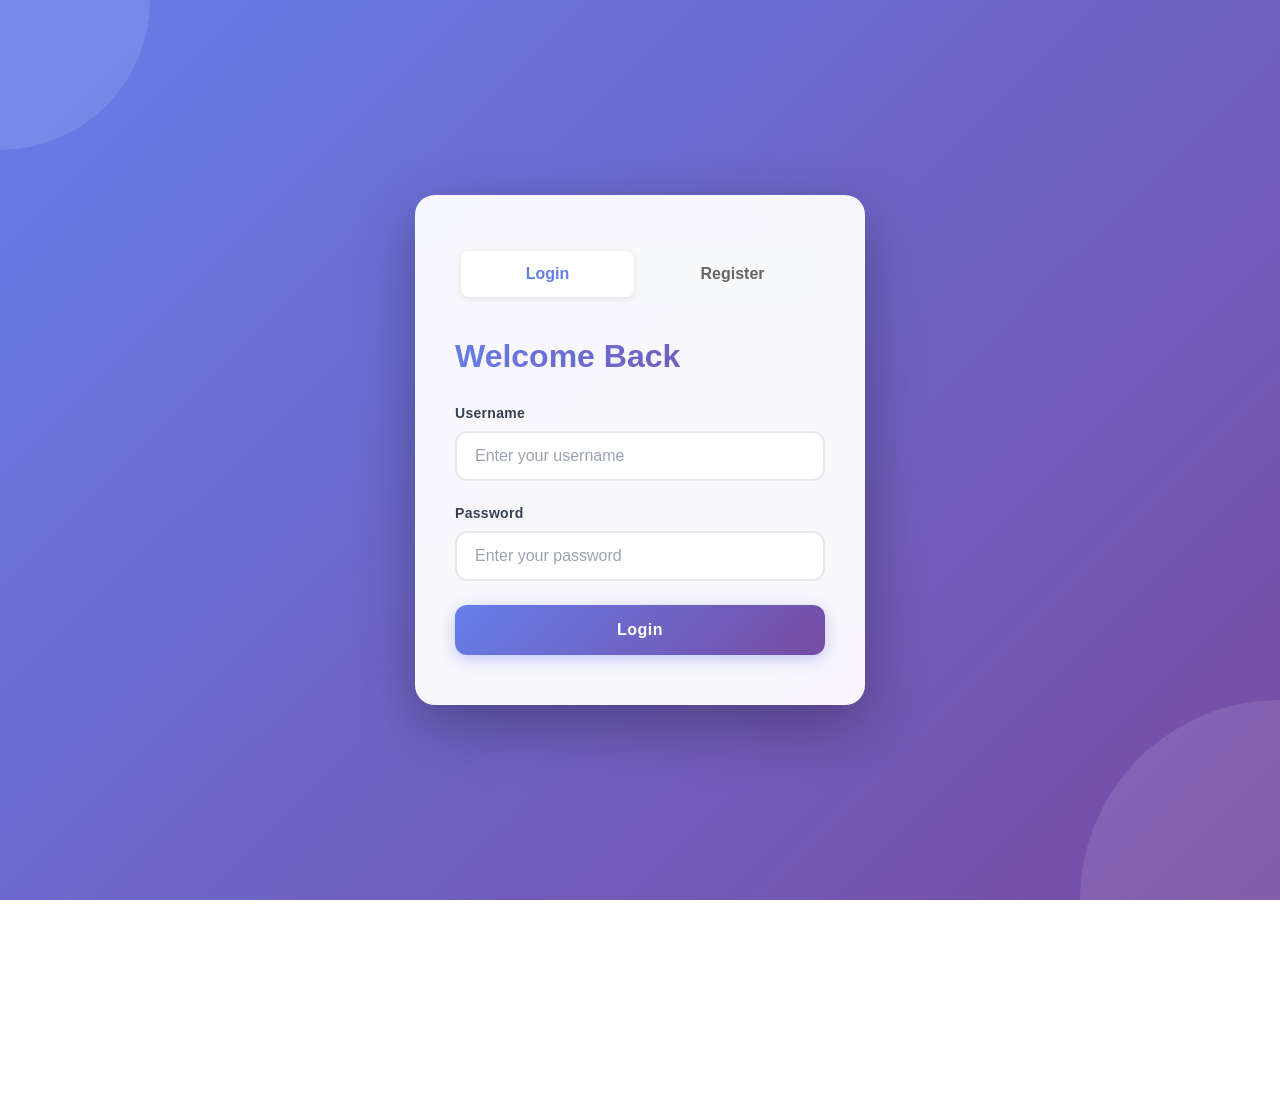
==== JMeter/index.html @ 496b6f27 "Initial commit" ====
<!DOCTYPE html>
<html lang="en">
<head>
    <meta charset="UTF-8">
    <meta name="viewport" content="width=device-width, initial-scale=1.0">
    <title>Login System</title>
    <link rel="stylesheet" href="style.css">
</head>
<body>
    <div class="container">
        <!-- Login/Register Forms -->
        <div id="auth-section" class="auth-section">
            <div class="form-container">
                <div class="form-tabs">
                    <button class="tab-btn active" onclick="showLogin()">Login</button>
                    <button class="tab-btn" onclick="showRegister()">Register</button>
                </div>

                <!-- Login Form -->
                <form id="login-form" class="auth-form active">
                    <h2>Welcome Back</h2>
                    <div class="form-group">
                        <label for="login-username">Username</label>
                        <input type="text" id="login-username" placeholder="Enter your username" required>
                    </div>
                    <div class="form-group">
                        <label for="login-password">Password</label>
                        <input type="password" id="login-password" placeholder="Enter your password" required>
                    </div>
                    <button type="submit" class="btn btn-primary">Login</button>
                    <div id="login-error" class="error-message"></div>
                </form>

                <!-- Register Form -->
                <form id="register-form" class="auth-form">
                    <h2>Create Account</h2>
                    <div class="form-group">
                        <label for="register-username">Username</label>
                        <input type="text" id="register-username" placeholder="Choose a username" required>
                    </div>
                    <div class="form-group">
                        <label for="register-email">Email</label>
                        <input type="email" id="register-email" placeholder="your.email@example.com" required>
                    </div>
                    <div class="form-group">
                        <label for="register-password">Password</label>
                        <input type="password" id="register-password" placeholder="Create a secure password" required>
                    </div>
                    <button type="submit" class="btn btn-primary">Register</button>
                    <div id="register-error" class="error-message"></div>
                    <div id="register-success" class="success-message"></div>
                </form>
            </div>
        </div>

        <!-- User Dashboard (shown after login) -->
        <div id="dashboard-section" class="dashboard-section" style="display: none;">
            <div class="dashboard-container">
                <h1>User Dashboard</h1>
                <div class="user-card">
                    <div class="user-info">
                        <h2>Welcome, <span id="user-username"></span>!</h2>
                        <p><strong>Email:</strong> <span id="user-email"></span></p>
                        <p><strong>User ID:</strong> <span id="user-id"></span></p>
                        <p><strong>Status:</strong> <span id="user-status" class="status-active">Active</span></p>
                    </div>
                    <button onclick="logout()" class="btn btn-logout">Logout</button>
                </div>
                <div id="dashboard-error" class="error-message"></div>
            </div>
        </div>
    </div>

    <script src="app.js"></script>
</body>
</html>
---- JMeter/style.css ----
* {
    margin: 0;
    padding: 0;
    box-sizing: border-box;
}

body {
    font-family: 'Inter', -apple-system, BlinkMacSystemFont, 'Segoe UI', Roboto, Oxygen, Ubuntu, Cantarell, sans-serif;
    background: linear-gradient(135deg, #667eea 0%, #764ba2 100%);
    background-attachment: fixed;
    min-height: 100vh;
    display: flex;
    justify-content: center;
    align-items: center;
    padding: 20px;
    position: relative;
    overflow: hidden;
}

/* Animated background circles */
body::before,
body::after {
    content: '';
    position: absolute;
    border-radius: 50%;
    background: rgba(255, 255, 255, 0.1);
    animation: float 6s ease-in-out infinite;
}

body::before {
    width: 300px;
    height: 300px;
    top: -150px;
    left: -150px;
    animation-delay: 0s;
}

body::after {
    width: 400px;
    height: 400px;
    bottom: -200px;
    right: -200px;
    animation-delay: 2s;
}

@keyframes float {
    0%, 100% { transform: translateY(0) scale(1); }
    50% { transform: translateY(-30px) scale(1.1); }
}

.container {
    width: 100%;
    max-width: 450px;
    position: relative;
    z-index: 1;
}

/* Auth Section */
.auth-section {
    background: rgba(255, 255, 255, 0.95);
    backdrop-filter: blur(20px);
    border-radius: 20px;
    box-shadow: 
        0 20px 60px rgba(0, 0, 0, 0.3),
        0 0 0 1px rgba(255, 255, 255, 0.1) inset;
    overflow: hidden;
    animation: slideIn 0.5s ease-out;
}

@keyframes slideIn {
    from {
        opacity: 0;
        transform: translateY(30px);
    }
    to {
        opacity: 1;
        transform: translateY(0);
    }
}

.form-container {
    padding: 50px 40px;
}

.form-tabs {
    display: flex;
    gap: 12px;
    margin-bottom: 35px;
    background: #f8f9fa;
    padding: 6px;
    border-radius: 12px;
}

.tab-btn {
    flex: 1;
    padding: 14px 20px;
    border: none;
    background: transparent;
    color: #666;
    font-size: 16px;
    font-weight: 600;
    cursor: pointer;
    border-radius: 8px;
    transition: all 0.3s cubic-bezier(0.4, 0, 0.2, 1);
    position: relative;
}

.tab-btn.active {
    background: white;
    color: #667eea;
    box-shadow: 0 2px 8px rgba(0, 0, 0, 0.1);
}

.tab-btn:hover:not(.active) {
    background: rgba(102, 126, 234, 0.1);
    color: #667eea;
}

/* Forms */
.auth-form {
    display: none;
    animation: fadeIn 0.4s ease-out;
}

@keyframes fadeIn {
    from { opacity: 0; transform: translateY(10px); }
    to { opacity: 1; transform: translateY(0); }
}

.auth-form.active {
    display: block;
}

.auth-form h2 {
    margin-bottom: 30px;
    color: #1a1a1a;
    font-size: 32px;
    font-weight: 700;
    background: linear-gradient(135deg, #667eea 0%, #764ba2 100%);
    -webkit-background-clip: text;
    -webkit-text-fill-color: transparent;
    background-clip: text;
}

.form-group {
    margin-bottom: 24px;
}

.form-group label {
    display: block;
    margin-bottom: 10px;
    color: #374151;
    font-weight: 600;
    font-size: 14px;
    letter-spacing: 0.3px;
}

.form-group input {
    width: 100%;
    padding: 14px 18px;
    border: 2px solid #e5e7eb;
    border-radius: 12px;
    font-size: 16px;
    background: white;
    transition: all 0.3s ease;
    font-family: inherit;
}

.form-group input:hover {
    border-color: #cbd5e1;
}

.form-group input:focus {
    outline: none;
    border-color: #667eea;
    background: #fafbff;
    box-shadow: 0 0 0 4px rgba(102, 126, 234, 0.1);
    transform: translateY(-1px);
}

.form-group input::placeholder {
    color: #9ca3af;
}

/* Buttons */
.btn {
    width: 100%;
    padding: 16px 24px;
    border: none;
    border-radius: 12px;
    font-size: 16px;
    font-weight: 600;
    cursor: pointer;
    transition: all 0.3s cubic-bezier(0.4, 0, 0.2, 1);
    position: relative;
    overflow: hidden;
    letter-spacing: 0.5px;
}

.btn::before {
    content: '';
    position: absolute;
    top: 50%;
    left: 50%;
    width: 0;
    height: 0;
    border-radius: 50%;
    background: rgba(255, 255, 255, 0.3);
    transform: translate(-50%, -50%);
    transition: width 0.6s, height 0.6s;
}

.btn:hover::before {
    width: 300px;
    height: 300px;
}

.btn-primary {
    background: linear-gradient(135deg, #667eea 0%, #764ba2 100%);
    color: white;
    box-shadow: 0 4px 15px rgba(102, 126, 234, 0.4);
}

.btn-primary:hover {
    box-shadow: 0 6px 25px rgba(102, 126, 234, 0.5);
    transform: translateY(-2px);
}

.btn-primary:active {
    transform: translateY(0);
    box-shadow: 0 2px 10px rgba(102, 126, 234, 0.4);
}

.btn-logout {
    background: linear-gradient(135deg, #f44336 0%, #d32f2f 100%);
    color: white;
    margin-top: 20px;
    box-shadow: 0 4px 15px rgba(244, 67, 54, 0.4);
}

.btn-logout:hover {
    box-shadow: 0 6px 25px rgba(244, 67, 54, 0.5);
    transform: translateY(-2px);
}

.btn-logout:active {
    transform: translateY(0);
}

/* Messages */
.error-message {
    margin-top: 20px;
    padding: 14px 16px;
    background: linear-gradient(135deg, #fff5f5 0%, #fee 100%);
    color: #c62828;
    border-radius: 12px;
    border-left: 4px solid #f44336;
    display: none;
    font-size: 14px;
    font-weight: 500;
    animation: slideDown 0.3s ease-out;
}

@keyframes slideDown {
    from {
        opacity: 0;
        transform: translateY(-10px);
    }
    to {
        opacity: 1;
        transform: translateY(0);
    }
}

.error-message.show {
    display: block;
}

.success-message {
    margin-top: 20px;
    padding: 14px 16px;
    background: linear-gradient(135deg, #f0fdf4 0%, #dcfce7 100%);
    color: #2e7d32;
    border-radius: 12px;
    border-left: 4px solid #4caf50;
    display: none;
    font-size: 14px;
    font-weight: 500;
    animation: slideDown 0.3s ease-out;
}

.success-message.show {
    display: block;
}

/* Dashboard */
.dashboard-section {
    background: rgba(255, 255, 255, 0.95);
    backdrop-filter: blur(20px);
    border-radius: 20px;
    box-shadow: 
        0 20px 60px rgba(0, 0, 0, 0.3),
        0 0 0 1px rgba(255, 255, 255, 0.1) inset;
    padding: 50px 40px;
    animation: slideIn 0.5s ease-out;
}

.dashboard-container h1 {
    color: #1a1a1a;
    margin-bottom: 35px;
    font-size: 36px;
    font-weight: 700;
    background: linear-gradient(135deg, #667eea 0%, #764ba2 100%);
    -webkit-background-clip: text;
    -webkit-text-fill-color: transparent;
    background-clip: text;
}

.user-card {
    background: linear-gradient(135deg, #667eea 0%, #764ba2 100%);
    padding: 40px;
    border-radius: 20px;
    color: white;
    box-shadow: 
        0 20px 40px rgba(102, 126, 234, 0.3),
        0 0 0 1px rgba(255, 255, 255, 0.1) inset;
    position: relative;
    overflow: hidden;
}

.user-card::before {
    content: '';
    position: absolute;
    top: -50%;
    right: -50%;
    width: 200%;
    height: 200%;
    background: radial-gradient(circle, rgba(255, 255, 255, 0.1) 0%, transparent 70%);
    animation: rotate 10s linear infinite;
}

@keyframes rotate {
    0% { transform: rotate(0deg); }
    100% { transform: rotate(360deg); }
}

.user-info {
    position: relative;
    z-index: 1;
}

.user-info h2 {
    margin-bottom: 25px;
    font-size: 28px;
    font-weight: 700;
    text-shadow: 0 2px 10px rgba(0, 0, 0, 0.1);
}

.user-info p {
    margin-bottom: 16px;
    font-size: 17px;
    opacity: 0.95;
    line-height: 1.6;
}

.user-info strong {
    opacity: 0.85;
    font-weight: 600;
}

.status-active {
    display: inline-block;
    padding: 6px 16px;
    background: rgba(255, 255, 255, 0.25);
    backdrop-filter: blur(10px);
    border-radius: 24px;
    font-weight: 600;
    font-size: 14px;
    border: 1px solid rgba(255, 255, 255, 0.3);
}

/* Responsive */
@media (max-width: 600px) {
    body::before,
    body::after {
        display: none;
    }
    
    .form-container {
        padding: 40px 25px;
    }
    
    .dashboard-section {
        padding: 40px 25px;
    }
    
    .auth-form h2 {
        font-size: 28px;
    }
    
    .dashboard-container h1 {
        font-size: 30px;
    }
    
    .user-card {
        padding: 30px 25px;
    }
    
    .user-info h2 {
        font-size: 24px;
    }
}

/* Loading state */
.btn:disabled {
    opacity: 0.7;
    cursor: not-allowed;
    transform: none !important;
}

.btn:disabled::before {
    display: none;
}

/* Smooth scrolling for all elements */
* {
    -webkit-font-smoothing: antialiased;
    -moz-osx-font-smoothing: grayscale;
}
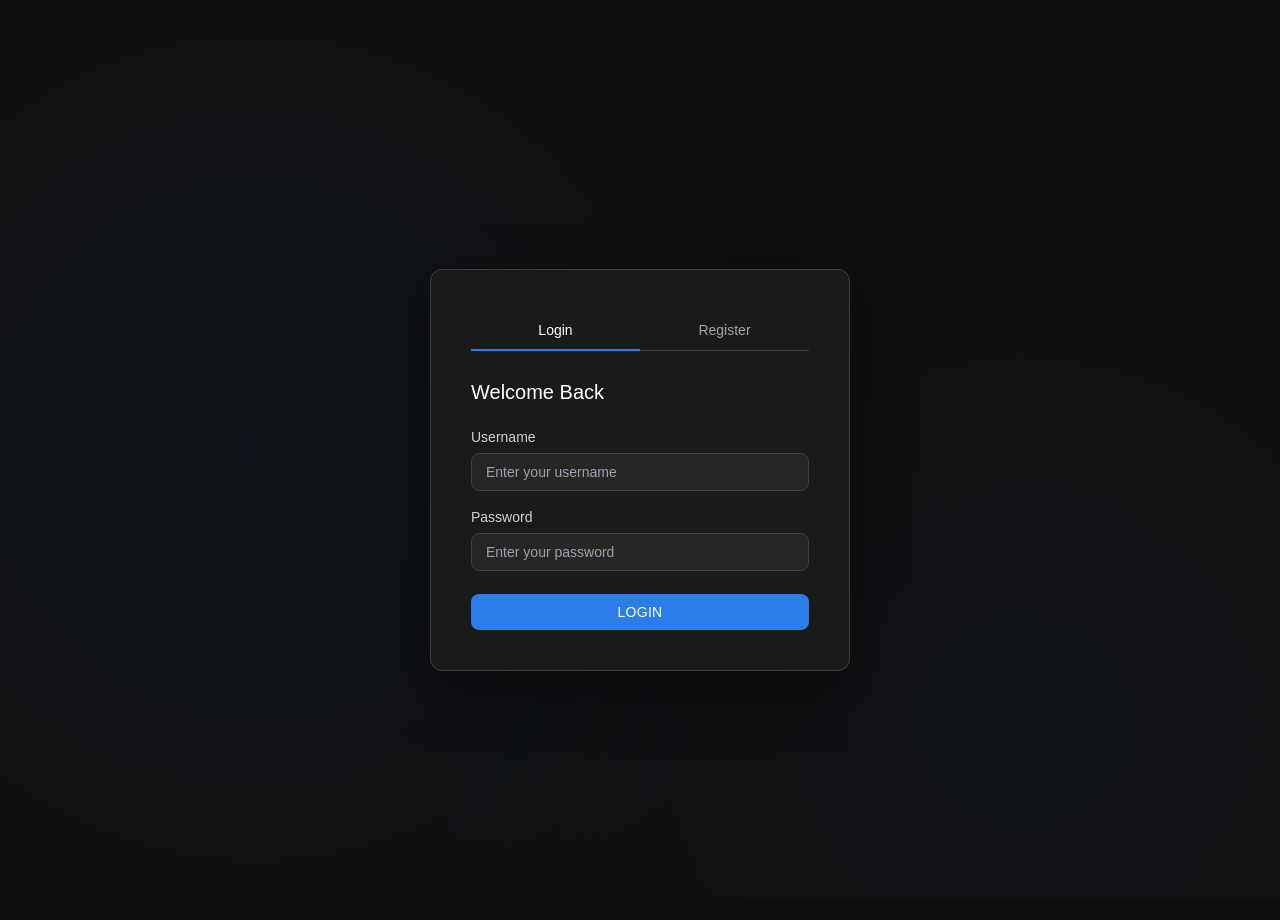
==== commit 058e8c14: "adding LLM_files." ====
--- a/JMeter/index.html
+++ b/JMeter/index.html
@@ -53,6 +53,47 @@
             </div>
         </div>
 
+        <!-- Choice Selection Screen (shown after login) -->
+        <div id="choice-section" class="choice-section" style="display: none;">
+            <div class="choice-container">
+                <div class="choice-header">
+                    <h1>Select Test Type</h1>
+                    <p>Choose the medical test you'd like to perform</p>
+                </div>
+
+                <div class="choice-cards">
+                    <!-- HIV Card -->
+                    <div class="choice-card" onclick="selectTestType('HIV')">
+                        <div class="card-icon hiv-icon">
+                            <svg viewBox="0 0 24 24" fill="none" stroke="currentColor" stroke-width="2">
+                                <path d="M12 2C6.48 2 2 6.48 2 12s4.48 10 10 10 10-4.48 10-10S17.52 2 12 2z"/>
+                                <path d="M12 6v12M6 12h12"/>
+                            </svg>
+                        </div>
+                        <h2>HIV Testing</h2>
+                        <p>Comprehensive HIV screening and analysis</p>
+                        <div class="card-arrow">→</div>
+                    </div>
+
+                    <!-- Cancer Card -->
+                    <div class="choice-card" onclick="selectTestType('Cancer')">
+                        <div class="card-icon cancer-icon">
+                            <svg viewBox="0 0 24 24" fill="none" stroke="currentColor" stroke-width="2">
+                                <circle cx="12" cy="12" r="8"/>
+                                <path d="M12 4v16M4 12h16"/>
+                                <circle cx="12" cy="12" r="2" fill="currentColor"/>
+                            </svg>
+                        </div>
+                        <h2>Cancer Screening</h2>
+                        <p>Early detection and risk assessment screening</p>
+                        <div class="card-arrow">→</div>
+                    </div>
+                </div>
+
+                <button onclick="logout()" class="btn btn-logout">Logout</button>
+            </div>
+        </div>
+
         <!-- User Dashboard (shown after login) -->
         <div id="dashboard-section" class="dashboard-section" style="display: none;">
             <div class="dashboard-container">
--- a/JMeter/style.css
+++ b/JMeter/style.css
@@ -1,76 +1,84 @@
+/* Gemini-inspired Dark Theme */
+:root {
+    --bg-primary: #0f0f0f;
+    --bg-secondary: #1a1a1a;
+    --bg-tertiary: #262626;
+    --text-primary: #ffffff;
+    --text-secondary: #d0d0d0;
+    --text-tertiary: #9ca3af;
+    --accent-blue: #2b7de9;
+    --accent-blue-hover: #1e5ab8;
+    --border-color: #3f3f3f;
+    --error-color: #ef4444;
+}
+
 * {
     margin: 0;
     padding: 0;
     box-sizing: border-box;
 }
 
+html, body {
+    width: 100%;
+    height: 100%;
+    font-family: -apple-system, BlinkMacSystemFont, 'Segoe UI', Roboto, sans-serif;
+    background: var(--bg-primary);
+    color: var(--text-primary);
+}
+
 body {
-    font-family: 'Inter', -apple-system, BlinkMacSystemFont, 'Segoe UI', Roboto, Oxygen, Ubuntu, Cantarell, sans-serif;
-    background: linear-gradient(135deg, #667eea 0%, #764ba2 100%);
-    background-attachment: fixed;
+    display: flex;
+    justify-content: center;
+    align-items: center;
+    padding: 20px;
     min-height: 100vh;
-    display: flex;
-    justify-content: center;
-    align-items: center;
-    padding: 20px;
     position: relative;
     overflow: hidden;
 }
 
-/* Animated background circles */
-body::before,
-body::after {
+body::before {
     content: '';
     position: absolute;
-    border-radius: 50%;
-    background: rgba(255, 255, 255, 0.1);
-    animation: float 6s ease-in-out infinite;
-}
-
-body::before {
-    width: 300px;
-    height: 300px;
-    top: -150px;
-    left: -150px;
-    animation-delay: 0s;
-}
-
-body::after {
-    width: 400px;
-    height: 400px;
-    bottom: -200px;
-    right: -200px;
-    animation-delay: 2s;
-}
-
-@keyframes float {
-    0%, 100% { transform: translateY(0) scale(1); }
-    50% { transform: translateY(-30px) scale(1.1); }
+    top: 0;
+    left: 0;
+    width: 100%;
+    height: 100%;
+    background: radial-gradient(circle at 20% 50%, rgba(43, 125, 233, 0.05) 0%, transparent 50%),
+                radial-gradient(circle at 80% 80%, rgba(43, 125, 233, 0.03) 0%, transparent 50%);
+    pointer-events: none;
 }
 
 .container {
     width: 100%;
-    max-width: 450px;
-    position: relative;
+    height: 100%;
+}
+
+/* ============= AUTH SECTION ============= */
+.auth-section {
+    min-height: 100vh;
+    display: flex;
+    align-items: center;
+    justify-content: center;
+    position: relative;
+    overflow: hidden;
+}
+
+.form-container {
+    background: var(--bg-secondary);
+    border: 1px solid var(--border-color);
+    border-radius: 12px;
+    padding: 40px;
+    width: 100%;
+    max-width: 420px;
     z-index: 1;
-}
-
-/* Auth Section */
-.auth-section {
-    background: rgba(255, 255, 255, 0.95);
-    backdrop-filter: blur(20px);
-    border-radius: 20px;
-    box-shadow: 
-        0 20px 60px rgba(0, 0, 0, 0.3),
-        0 0 0 1px rgba(255, 255, 255, 0.1) inset;
-    overflow: hidden;
-    animation: slideIn 0.5s ease-out;
-}
-
-@keyframes slideIn {
+    animation: slideUp 0.6s ease-out;
+    box-shadow: 0 20px 60px rgba(0, 0, 0, 0.4);
+}
+
+@keyframes slideUp {
     from {
         opacity: 0;
-        transform: translateY(30px);
+        transform: translateY(20px);
     }
     to {
         opacity: 1;
@@ -78,186 +86,186 @@
     }
 }
 
-.form-container {
-    padding: 50px 40px;
+.form-header {
+    text-align: center;
+    margin-bottom: 30px;
+}
+
+.logo {
+    width: 60px;
+    height: 60px;
+    margin: 0 auto 15px;
+    background: linear-gradient(135deg, var(--accent-blue), #1e5ab8);
+    border-radius: 12px;
+    display: flex;
+    align-items: center;
+    justify-content: center;
+    color: var(--text-primary);
+}
+
+.logo svg {
+    width: 36px;
+    height: 36px;
+}
+
+.form-header h1 {
+    font-size: 28px;
+    color: var(--text-primary);
+    margin-bottom: 5px;
+    font-weight: 600;
+}
+
+.form-header p {
+    color: var(--text-tertiary);
+    font-size: 14px;
 }
 
 .form-tabs {
     display: flex;
-    gap: 12px;
-    margin-bottom: 35px;
-    background: #f8f9fa;
-    padding: 6px;
-    border-radius: 12px;
+    gap: 0;
+    margin-bottom: 30px;
+    border-bottom: 1px solid var(--border-color);
 }
 
 .tab-btn {
     flex: 1;
-    padding: 14px 20px;
+    padding: 12px 0;
+    background: none;
     border: none;
-    background: transparent;
-    color: #666;
-    font-size: 16px;
-    font-weight: 600;
+    color: var(--text-tertiary);
+    font-size: 14px;
+    font-weight: 500;
     cursor: pointer;
-    border-radius: 8px;
-    transition: all 0.3s cubic-bezier(0.4, 0, 0.2, 1);
-    position: relative;
+    position: relative;
+    transition: color 0.3s ease;
+}
+
+.tab-btn:hover {
+    color: var(--text-secondary);
 }
 
 .tab-btn.active {
-    background: white;
-    color: #667eea;
-    box-shadow: 0 2px 8px rgba(0, 0, 0, 0.1);
-}
-
-.tab-btn:hover:not(.active) {
-    background: rgba(102, 126, 234, 0.1);
-    color: #667eea;
-}
-
-/* Forms */
+    color: var(--text-primary);
+}
+
+.tab-btn.active::after {
+    content: '';
+    position: absolute;
+    bottom: -1px;
+    left: 0;
+    right: 0;
+    height: 2px;
+    background: var(--accent-blue);
+}
+
 .auth-form {
     display: none;
-    animation: fadeIn 0.4s ease-out;
-}
-
-@keyframes fadeIn {
-    from { opacity: 0; transform: translateY(10px); }
-    to { opacity: 1; transform: translateY(0); }
 }
 
 .auth-form.active {
     display: block;
+    animation: fadeIn 0.3s ease;
+}
+
+@keyframes fadeIn {
+    from { opacity: 0; }
+    to { opacity: 1; }
 }
 
 .auth-form h2 {
-    margin-bottom: 30px;
-    color: #1a1a1a;
-    font-size: 32px;
-    font-weight: 700;
-    background: linear-gradient(135deg, #667eea 0%, #764ba2 100%);
-    -webkit-background-clip: text;
-    -webkit-text-fill-color: transparent;
-    background-clip: text;
+    font-size: 20px;
+    margin-bottom: 25px;
+    color: var(--text-primary);
+    font-weight: 500;
 }
 
 .form-group {
-    margin-bottom: 24px;
+    margin-bottom: 18px;
 }
 
 .form-group label {
     display: block;
-    margin-bottom: 10px;
-    color: #374151;
-    font-weight: 600;
-    font-size: 14px;
-    letter-spacing: 0.3px;
+    margin-bottom: 8px;
+    font-size: 14px;
+    font-weight: 500;
+    color: var(--text-secondary);
 }
 
 .form-group input {
     width: 100%;
-    padding: 14px 18px;
-    border: 2px solid #e5e7eb;
-    border-radius: 12px;
-    font-size: 16px;
-    background: white;
+    padding: 10px 14px;
+    border: 1px solid var(--border-color);
+    border-radius: 8px;
+    font-size: 14px;
+    background: var(--bg-tertiary);
+    color: var(--text-primary);
     transition: all 0.3s ease;
     font-family: inherit;
 }
 
 .form-group input:hover {
-    border-color: #cbd5e1;
+    border-color: #4f4f4f;
 }
 
 .form-group input:focus {
     outline: none;
-    border-color: #667eea;
-    background: #fafbff;
-    box-shadow: 0 0 0 4px rgba(102, 126, 234, 0.1);
+    border-color: var(--accent-blue);
+    background: var(--bg-secondary);
+    box-shadow: 0 0 0 3px rgba(43, 125, 233, 0.1);
+}
+
+.form-group input::placeholder {
+    color: var(--text-tertiary);
+}
+
+.btn {
+    width: 100%;
+    padding: 10px 20px;
+    border: none;
+    border-radius: 8px;
+    font-size: 14px;
+    font-weight: 500;
+    cursor: pointer;
+    transition: all 0.3s ease;
+    text-transform: uppercase;
+    letter-spacing: 0.3px;
+}
+
+.btn-primary {
+    background: var(--accent-blue);
+    color: var(--text-primary);
+    margin-top: 5px;
+}
+
+.btn-primary:hover {
+    background: var(--accent-blue-hover);
     transform: translateY(-1px);
-}
-
-.form-group input::placeholder {
-    color: #9ca3af;
-}
-
-/* Buttons */
-.btn {
-    width: 100%;
-    padding: 16px 24px;
-    border: none;
-    border-radius: 12px;
-    font-size: 16px;
-    font-weight: 600;
-    cursor: pointer;
-    transition: all 0.3s cubic-bezier(0.4, 0, 0.2, 1);
-    position: relative;
-    overflow: hidden;
-    letter-spacing: 0.5px;
-}
-
-.btn::before {
-    content: '';
-    position: absolute;
-    top: 50%;
-    left: 50%;
-    width: 0;
-    height: 0;
-    border-radius: 50%;
-    background: rgba(255, 255, 255, 0.3);
-    transform: translate(-50%, -50%);
-    transition: width 0.6s, height 0.6s;
-}
-
-.btn:hover::before {
-    width: 300px;
-    height: 300px;
-}
-
-.btn-primary {
-    background: linear-gradient(135deg, #667eea 0%, #764ba2 100%);
-    color: white;
-    box-shadow: 0 4px 15px rgba(102, 126, 234, 0.4);
-}
-
-.btn-primary:hover {
-    box-shadow: 0 6px 25px rgba(102, 126, 234, 0.5);
-    transform: translateY(-2px);
+    box-shadow: 0 4px 12px rgba(43, 125, 233, 0.3);
 }
 
 .btn-primary:active {
     transform: translateY(0);
-    box-shadow: 0 2px 10px rgba(102, 126, 234, 0.4);
-}
-
-.btn-logout {
-    background: linear-gradient(135deg, #f44336 0%, #d32f2f 100%);
-    color: white;
-    margin-top: 20px;
-    box-shadow: 0 4px 15px rgba(244, 67, 54, 0.4);
-}
-
-.btn-logout:hover {
-    box-shadow: 0 6px 25px rgba(244, 67, 54, 0.5);
-    transform: translateY(-2px);
-}
-
-.btn-logout:active {
-    transform: translateY(0);
-}
-
-/* Messages */
+}
+
+.btn-primary:disabled {
+    opacity: 0.5;
+    cursor: not-allowed;
+    transform: none;
+}
+
 .error-message {
-    margin-top: 20px;
-    padding: 14px 16px;
-    background: linear-gradient(135deg, #fff5f5 0%, #fee 100%);
-    color: #c62828;
-    border-radius: 12px;
-    border-left: 4px solid #f44336;
+    color: var(--error-color);
+    font-size: 13px;
+    margin-top: 10px;
+    padding: 10px;
+    background: rgba(239, 68, 68, 0.1);
+    border-left: 3px solid var(--error-color);
+    border-radius: 4px;
     display: none;
-    font-size: 14px;
-    font-weight: 500;
+}
+
+.error-message.show {
+    display: block;
     animation: slideDown 0.3s ease-out;
 }
 
@@ -272,157 +280,310 @@
     }
 }
 
-.error-message.show {
-    display: block;
-}
-
 .success-message {
-    margin-top: 20px;
-    padding: 14px 16px;
-    background: linear-gradient(135deg, #f0fdf4 0%, #dcfce7 100%);
-    color: #2e7d32;
-    border-radius: 12px;
-    border-left: 4px solid #4caf50;
+    color: #10b981;
+    font-size: 13px;
+    margin-top: 10px;
+    padding: 10px;
+    background: rgba(16, 185, 129, 0.1);
+    border-left: 3px solid #10b981;
+    border-radius: 4px;
     display: none;
-    font-size: 14px;
-    font-weight: 500;
-    animation: slideDown 0.3s ease-out;
 }
 
 .success-message.show {
     display: block;
-}
-
-/* Dashboard */
+    animation: slideDown 0.3s ease-out;
+}
+
+/* ============= CHOICE SECTION ============= */
+.choice-section {
+    min-height: 100vh;
+    display: flex;
+    align-items: center;
+    justify-content: center;
+    position: relative;
+    padding: 40px 20px;
+    overflow: hidden;
+}
+
+.choice-container {
+    max-width: 900px;
+    width: 100%;
+    animation: slideUp 0.6s ease-out;
+    position: relative;
+    z-index: 1;
+}
+
+.choice-header {
+    text-align: center;
+    margin-bottom: 50px;
+}
+
+.choice-header h1 {
+    font-size: 36px;
+    color: var(--text-primary);
+    margin-bottom: 10px;
+    font-weight: 500;
+}
+
+.choice-header p {
+    font-size: 16px;
+    color: var(--text-tertiary);
+}
+
+.choice-cards {
+    display: grid;
+    grid-template-columns: repeat(auto-fit, minmax(300px, 1fr));
+    gap: 20px;
+    margin-bottom: 40px;
+}
+
+.choice-card {
+    background: var(--bg-secondary);
+    border: 1px solid var(--border-color);
+    border-radius: 12px;
+    overflow: hidden;
+    cursor: pointer;
+    transition: all 0.3s cubic-bezier(0.34, 1.56, 0.64, 1);
+    display: flex;
+    flex-direction: column;
+    position: relative;
+}
+
+.choice-card:hover {
+    border-color: var(--accent-blue);
+    transform: translateY(-4px);
+    box-shadow: 0 12px 40px rgba(43, 125, 233, 0.2);
+}
+
+.card-top {
+    padding: 30px 20px;
+    background: var(--bg-tertiary);
+    border-bottom: 1px solid var(--border-color);
+    display: flex;
+    align-items: center;
+    gap: 15px;
+}
+
+.card-icon {
+    width: 60px;
+    height: 60px;
+    display: flex;
+    align-items: center;
+    justify-content: center;
+    border-radius: 10px;
+    font-size: 32px;
+    flex-shrink: 0;
+    transition: all 0.3s ease;
+}
+
+.hiv-icon {
+    background: rgba(255, 107, 107, 0.1);
+    color: #ff6b6b;
+}
+
+.cancer-icon {
+    background: rgba(255, 165, 0, 0.1);
+    color: #ffa500;
+}
+
+.choice-card:hover .card-icon {
+    transform: scale(1.1);
+}
+
+.card-badge {
+    padding: 6px 12px;
+    background: var(--accent-blue);
+    color: var(--text-primary);
+    border-radius: 20px;
+    font-size: 11px;
+    font-weight: 600;
+    letter-spacing: 0.5px;
+    margin-left: auto;
+}
+
+.card-middle {
+    padding: 25px 20px;
+    flex-grow: 1;
+}
+
+.choice-card h2 {
+    font-size: 20px;
+    color: var(--text-primary);
+    margin-bottom: 10px;
+    font-weight: 500;
+}
+
+.card-description {
+    color: var(--text-tertiary);
+    font-size: 14px;
+    margin-bottom: 15px;
+    line-height: 1.5;
+}
+
+.card-features {
+    list-style: none;
+    display: flex;
+    flex-direction: column;
+    gap: 8px;
+}
+
+.card-features li {
+    font-size: 13px;
+    color: var(--text-secondary);
+    font-weight: 400;
+}
+
+.card-bottom {
+    padding: 15px 20px;
+    background: var(--bg-tertiary);
+    border-top: 1px solid var(--border-color);
+    display: flex;
+    align-items: center;
+    justify-content: flex-end;
+}
+
+.card-arrow {
+    color: var(--accent-blue);
+    font-weight: 600;
+    font-size: 14px;
+    transition: all 0.3s ease;
+}
+
+.choice-card:hover .card-arrow {
+    transform: translateX(3px);
+}
+
+.choice-footer {
+    text-align: center;
+}
+
+#user-greeting {
+    font-size: 16px;
+    color: var(--text-secondary);
+    margin-bottom: 15px;
+}
+
+.btn-logout {
+    background: var(--error-color);
+    color: var(--text-primary);
+    width: auto;
+    padding: 8px 24px;
+    font-size: 13px;
+}
+
+.btn-logout:hover {
+    background: #dc2626;
+    transform: translateY(-1px);
+    box-shadow: 0 4px 12px rgba(239, 68, 68, 0.3);
+}
+
+/* ============= DASHBOARD SECTION ============= */
 .dashboard-section {
-    background: rgba(255, 255, 255, 0.95);
-    backdrop-filter: blur(20px);
+    min-height: 100vh;
+    display: flex;
+    align-items: center;
+    justify-content: center;
+    position: relative;
+    padding: 40px 20px;
+}
+
+.dashboard-container {
+    background: var(--bg-secondary);
+    border: 1px solid var(--border-color);
+    border-radius: 12px;
+    padding: 50px;
+    max-width: 600px;
+    width: 100%;
+    animation: slideUp 0.6s ease-out;
+    box-shadow: 0 20px 60px rgba(0, 0, 0, 0.4);
+}
+
+.dashboard-container h1 {
+    font-size: 32px;
+    color: var(--text-primary);
+    margin-bottom: 30px;
+    text-align: center;
+    font-weight: 500;
+}
+
+.user-card {
+    background: var(--bg-tertiary);
+    border-radius: 12px;
+    border: 1px solid var(--border-color);
+    padding: 30px;
+    margin-bottom: 20px;
+}
+
+.user-info h2 {
+    color: var(--text-primary);
+    margin-bottom: 15px;
+    font-size: 20px;
+    font-weight: 500;
+}
+
+.user-info p {
+    margin: 10px 0;
+    color: var(--text-secondary);
+    font-size: 14px;
+}
+
+.user-info strong {
+    color: var(--text-primary);
+    font-weight: 500;
+}
+
+.status-active {
+    background: #10b981;
+    color: var(--text-primary);
+    padding: 4px 12px;
     border-radius: 20px;
-    box-shadow: 
-        0 20px 60px rgba(0, 0, 0, 0.3),
-        0 0 0 1px rgba(255, 255, 255, 0.1) inset;
-    padding: 50px 40px;
-    animation: slideIn 0.5s ease-out;
-}
-
-.dashboard-container h1 {
-    color: #1a1a1a;
-    margin-bottom: 35px;
-    font-size: 36px;
-    font-weight: 700;
-    background: linear-gradient(135deg, #667eea 0%, #764ba2 100%);
-    -webkit-background-clip: text;
-    -webkit-text-fill-color: transparent;
-    background-clip: text;
-}
-
-.user-card {
-    background: linear-gradient(135deg, #667eea 0%, #764ba2 100%);
-    padding: 40px;
-    border-radius: 20px;
-    color: white;
-    box-shadow: 
-        0 20px 40px rgba(102, 126, 234, 0.3),
-        0 0 0 1px rgba(255, 255, 255, 0.1) inset;
-    position: relative;
-    overflow: hidden;
-}
-
-.user-card::before {
-    content: '';
-    position: absolute;
-    top: -50%;
-    right: -50%;
-    width: 200%;
-    height: 200%;
-    background: radial-gradient(circle, rgba(255, 255, 255, 0.1) 0%, transparent 70%);
-    animation: rotate 10s linear infinite;
-}
-
-@keyframes rotate {
-    0% { transform: rotate(0deg); }
-    100% { transform: rotate(360deg); }
-}
-
-.user-info {
-    position: relative;
-    z-index: 1;
-}
-
-.user-info h2 {
-    margin-bottom: 25px;
-    font-size: 28px;
-    font-weight: 700;
-    text-shadow: 0 2px 10px rgba(0, 0, 0, 0.1);
-}
-
-.user-info p {
-    margin-bottom: 16px;
-    font-size: 17px;
-    opacity: 0.95;
-    line-height: 1.6;
-}
-
-.user-info strong {
-    opacity: 0.85;
+    font-size: 12px;
     font-weight: 600;
 }
 
-.status-active {
-    display: inline-block;
-    padding: 6px 16px;
-    background: rgba(255, 255, 255, 0.25);
-    backdrop-filter: blur(10px);
-    border-radius: 24px;
-    font-weight: 600;
-    font-size: 14px;
-    border: 1px solid rgba(255, 255, 255, 0.3);
-}
-
-/* Responsive */
+/* ============= RESPONSIVE ============= */
 @media (max-width: 600px) {
-    body::before,
-    body::after {
-        display: none;
-    }
-    
     .form-container {
-        padding: 40px 25px;
-    }
-    
-    .dashboard-section {
-        padding: 40px 25px;
-    }
-    
-    .auth-form h2 {
+        padding: 30px 20px;
+    }
+
+    .dashboard-container {
+        padding: 30px 20px;
+    }
+
+    .choice-section {
+        padding: 20px;
+    }
+
+    .choice-header h1 {
         font-size: 28px;
     }
-    
-    .dashboard-container h1 {
-        font-size: 30px;
-    }
-    
-    .user-card {
-        padding: 30px 25px;
-    }
-    
-    .user-info h2 {
-        font-size: 24px;
-    }
-}
-
-/* Loading state */
-.btn:disabled {
-    opacity: 0.7;
-    cursor: not-allowed;
-    transform: none !important;
-}
-
-.btn:disabled::before {
-    display: none;
-}
-
-/* Smooth scrolling for all elements */
+
+    .choice-cards {
+        grid-template-columns: 1fr;
+    }
+}
+
+/* ============= SCROLLBAR ============= */
+::-webkit-scrollbar {
+    width: 8px;
+}
+
+::-webkit-scrollbar-track {
+    background: var(--bg-secondary);
+}
+
+::-webkit-scrollbar-thumb {
+    background: var(--border-color);
+    border-radius: 4px;
+}
+
+::-webkit-scrollbar-thumb:hover {
+    background: #4f4f4f;
+}
+
 * {
     -webkit-font-smoothing: antialiased;
     -moz-osx-font-smoothing: grayscale;
